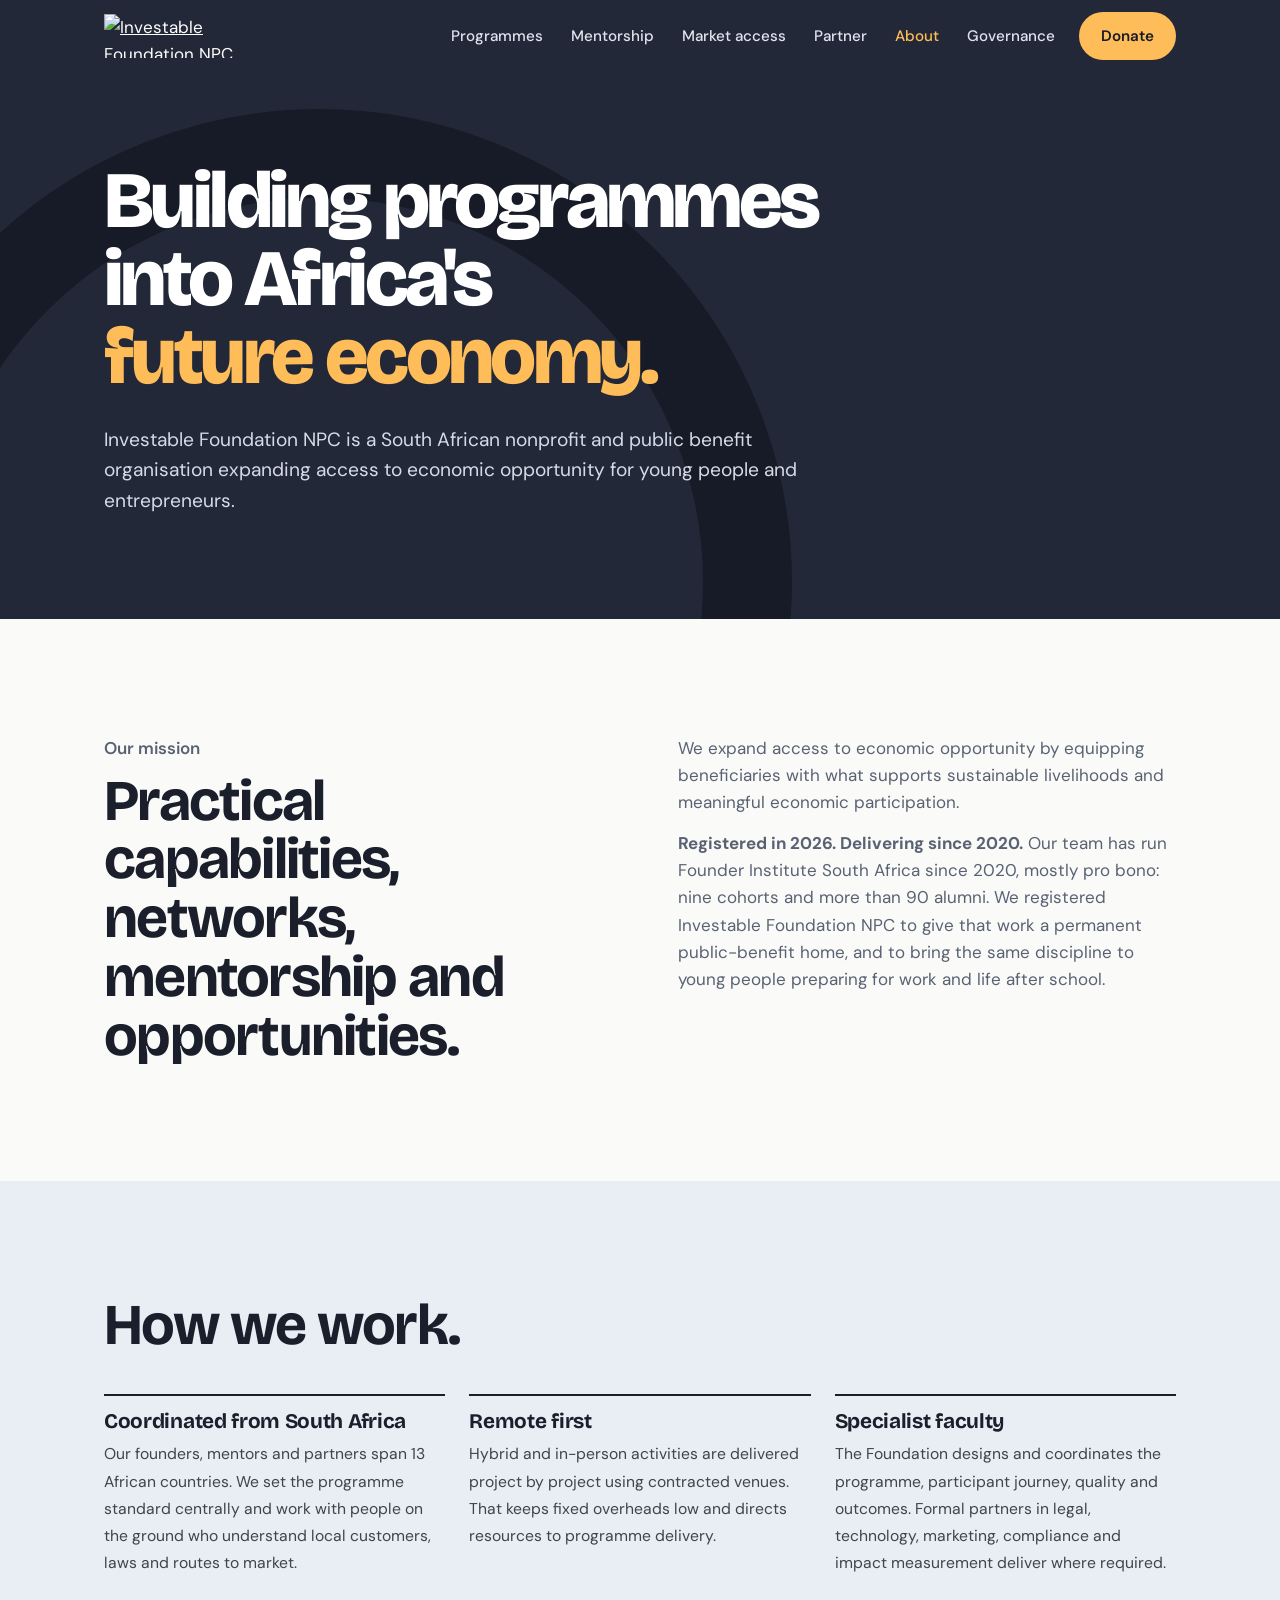
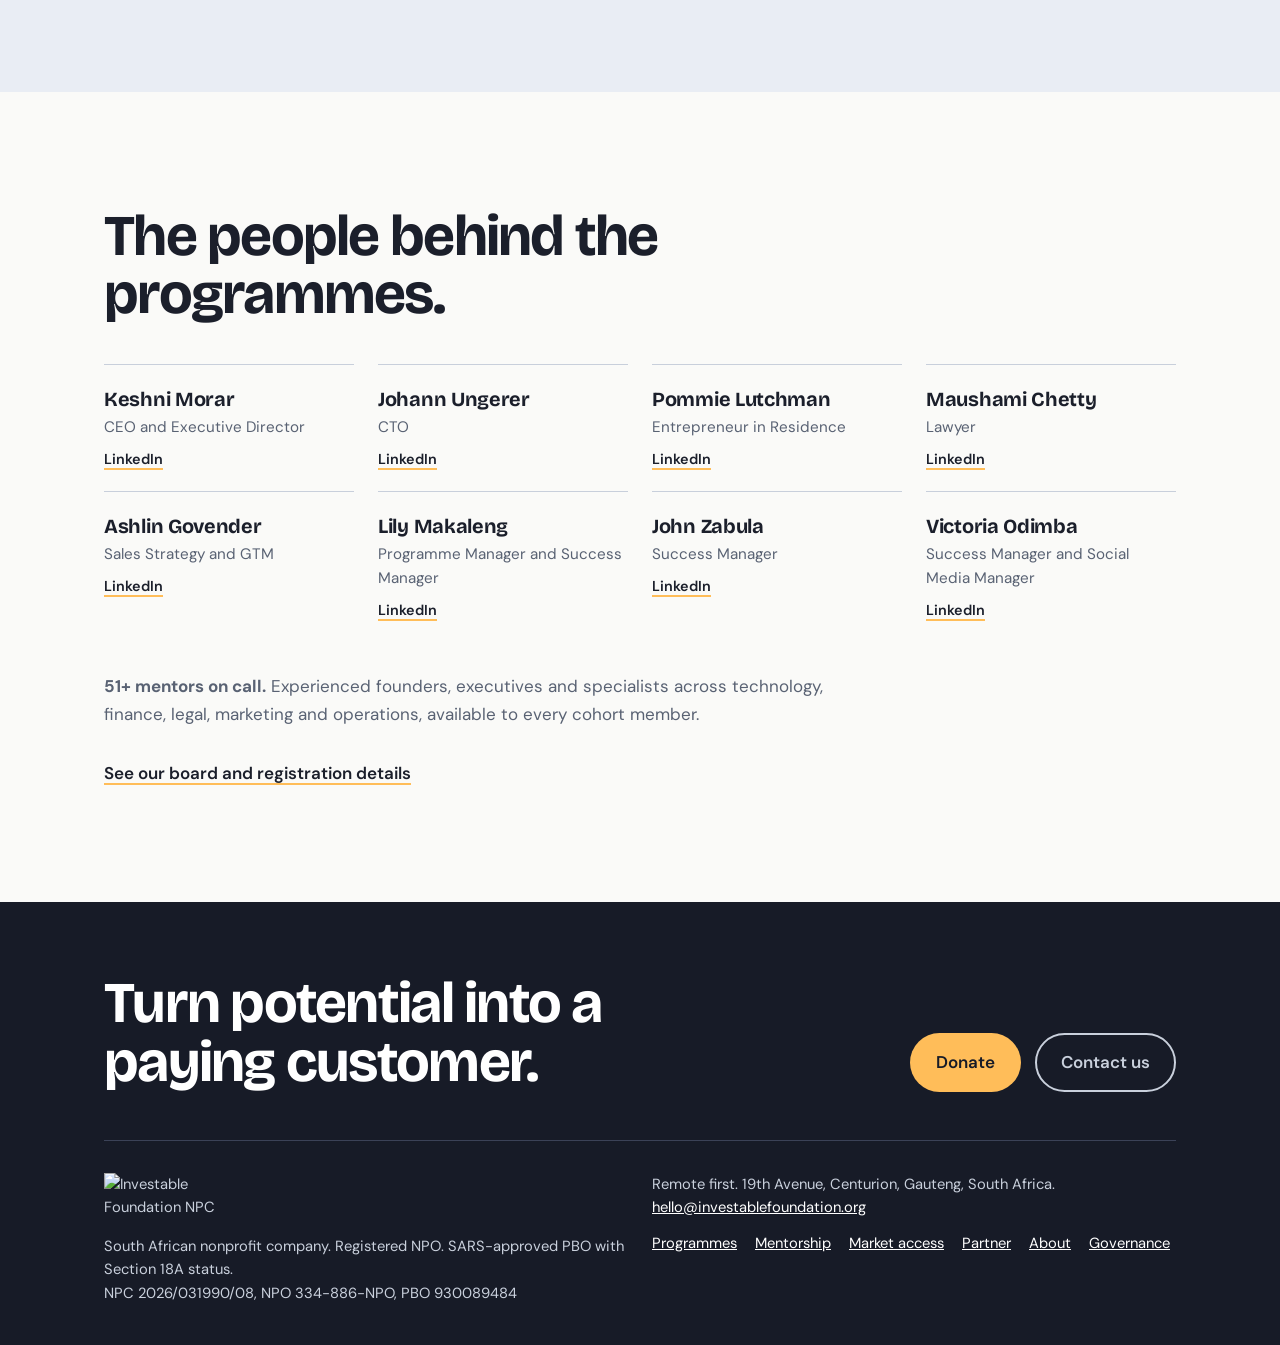
==== about.html @ 306b4bb6 "Add files via upload" ====
<!doctype html>
<html lang="en">
<head>
  <meta charset="utf-8" />
  <meta name="viewport" content="width=device-width, initial-scale=1" />
  <title>About | Investable Foundation NPC</title>
  <meta name="description" content="A South African nonprofit and public benefit organisation expanding access to economic opportunity for young people and entrepreneurs." />
  <link rel="preconnect" href="https://fonts.googleapis.com" />
  <link rel="preconnect" href="https://fonts.gstatic.com" crossorigin />
  <link href="https://fonts.googleapis.com/css2?family=Bricolage+Grotesque:opsz,wght@12..96,500;12..96,700;12..96,800&family=DM+Sans:opsz,wght@9..40,400;9..40,500;9..40,600&display=swap" rel="stylesheet" />
  <link rel="stylesheet" href="/site.css" />
</head>
<body>
  <header id="site-header"></header>
  <main class="page">
    <div class="hero inner"><div class="wrap">
      <h1>Building programmes into Africa's <span>future economy.</span></h1>
      <p class="sub">Investable Foundation NPC is a South African nonprofit and public benefit organisation expanding access to economic opportunity for young people and entrepreneurs.</p>
    </div></div>

    <section>
      <div class="wrap split">
        <div>
          <p class="who">Our mission</p>
          <h2>Practical capabilities, networks, mentorship and opportunities.</h2>
        </div>
        <div class="prose">
          <p>We expand access to economic opportunity by equipping beneficiaries with what supports sustainable livelihoods and meaningful economic participation.</p>
          <p><b>Registered in 2026. Delivering since 2020.</b> Our team has run Founder Institute South Africa since 2020, mostly pro bono: nine cohorts and more than 90 alumni. We registered Investable Foundation NPC to give that work a permanent public-benefit home, and to bring the same discipline to young people preparing for work and life after school.</p>
        </div>
      </div>
    </section>

    <section class="band-mist">
      <div class="wrap">
        <h2>How we work.</h2>
        <ul class="items">
          <li><b>Coordinated from South Africa</b><span>Our founders, mentors and partners span 13 African countries. We set the programme standard centrally and work with people on the ground who understand local customers, laws and routes to market.</span></li>
          <li><b>Remote first</b><span>Hybrid and in-person activities are delivered project by project using contracted venues. That keeps fixed overheads low and directs resources to programme delivery.</span></li>
          <li><b>Specialist faculty</b><span>The Foundation designs and coordinates the programme, participant journey, quality and outcomes. Formal partners in legal, technology, marketing, compliance and impact measurement deliver where required.</span></li>
        </ul>
      </div>
    </section>

    <section>
      <div class="wrap">
        <h2>The people behind the programmes.</h2>
        <ul class="people">
          <li><b>Keshni Morar</b><span>CEO and Executive Director</span><a href="https://linkedin.com/in/keshni-morar">LinkedIn</a></li>
          <li><b>Johann Ungerer</b><span>CTO</span><a href="https://www.linkedin.com/in/johannungerer/">LinkedIn</a></li>
          <li><b>Pommie Lutchman</b><span>Entrepreneur in Residence</span><a href="https://www.linkedin.com/in/pommielutchman/">LinkedIn</a></li>
          <li><b>Maushami Chetty</b><span>Lawyer</span><a href="https://www.linkedin.com/in/maushami-chetty-03529b60/">LinkedIn</a></li>
          <li><b>Ashlin Govender</b><span>Sales Strategy and GTM</span><a href="https://www.linkedin.com/in/ashlingovender30/">LinkedIn</a></li>
          <li><b>Lily Makaleng</b><span>Programme Manager and Success Manager</span><a href="https://www.linkedin.com/in/lilymakaleng/">LinkedIn</a></li>
          <li><b>John Zabula</b><span>Success Manager</span><a href="https://www.linkedin.com/in/john-zabula/">LinkedIn</a></li>
          <li><b>Victoria Odimba</b><span>Success Manager and Social Media Manager</span><a href="https://www.linkedin.com/in/victoriaodimba/">LinkedIn</a></li>
        </ul>
        <p class="prose" style="margin-top:32px"><b>51+ mentors on call.</b> Experienced founders, executives and specialists across technology, finance, legal, marketing and operations, available to every cohort member.</p>
        <div class="actions"><a class="text-link" href="/governance">See our board and registration details</a></div>
      </div>
    </section>
  </main>
  <footer class="site" id="site-footer"></footer>
  <script src="/site.js"></script>
</body>
</html>
---- site.css ----
:root {
  --navy: #232838;       /* brand navy */
  --navy-deep: #171b27;
  --gold: #ffbd59;       /* brand gold */
  --paper: #fafaf8;
  --mist: #e9edf4;
  --ink: #1b1f2b;
  --slate: #596273;
  --line: #c8cfdb;
  --display: "Bricolage Grotesque", system-ui, sans-serif;
  --body: "DM Sans", system-ui, sans-serif;
  --pad: clamp(20px, 5vw, 72px);
}
* { box-sizing: border-box; }
html { scroll-behavior: smooth; }
body { margin: 0; font-family: var(--body); color: var(--ink); background: var(--paper); line-height: 1.6; font-size: 17px; }
img { max-width: 100%; }
a { color: inherit; }
.wrap { max-width: 1200px; margin: 0 auto; padding-inline: var(--pad); }
h1, h2, h3 { font-family: var(--display); letter-spacing: -0.03em; line-height: 1.02; margin: 0; }
h2 { font-size: clamp(2rem, 4.6vw, 3.6rem); font-weight: 700; max-width: 18ch; }
p { margin: 0; }
.lede { font-size: 1.15rem; max-width: 56ch; color: var(--slate); }
:focus-visible { outline: 3px solid var(--gold); outline-offset: 3px; border-radius: 4px; }

.btn { display: inline-block; padding: 14px 24px; border-radius: 999px; font-weight: 600; text-decoration: none; border: 2px solid transparent;
       transition: background .15s, color .15s, border-color .15s; }
.btn-gold { background: var(--gold); color: var(--navy-deep); }
.btn-gold:hover { background: #ffcd82; }
.btn-navy { background: var(--navy); color: #fff; }
.btn-navy:hover { background: var(--navy-deep); }
.btn-line { border-color: currentColor; }
.btn-line:hover { background: rgba(255,255,255,.1); }
.text-link { font-weight: 600; text-underline-offset: 4px; text-decoration-thickness: 2px; text-decoration-color: var(--gold); }

/* ---------- Header ---------- */
header { background: var(--navy); color: #fff; position: sticky; top: 0; z-index: 20; }
header .wrap { display: flex; align-items: center; gap: 24px; min-height: 72px; }
header img { height: 44px; width: auto; display: block; }
nav { margin-left: auto; display: flex; gap: 28px; }
nav a { text-decoration: none; font-weight: 500; font-size: .95rem; color: #dfe4ee; }
nav a:hover { color: var(--gold); }
header .btn { padding: 10px 20px; font-size: .95rem; }

/* ---------- Hero ---------- */
.hero { background: var(--navy); color: #fff; padding: clamp(40px, 7vw, 96px) 0 clamp(56px, 8vw, 112px); position: relative; overflow: hidden; }
.hero::before { content: ""; position: absolute; left: -12vw; bottom: -34vw; width: 60vw; height: 60vw; border-radius: 50%;
                border: 7vw solid var(--navy-deep); pointer-events: none; }
.hero .wrap { display: grid; grid-template-columns: 1.1fr .9fr; gap: clamp(32px, 5vw, 80px); align-items: center; position: relative; }
h1 { font-size: clamp(3.2rem, 9vw, 7.2rem); font-weight: 800; line-height: .92; letter-spacing: -0.045em; }
h1 span { color: var(--gold); display: block; }
.hero p.sub { margin-top: 28px; font-size: 1.2rem; color: #d5dbe6; max-width: 44ch; }
.hero .status { margin-top: 28px; font-size: .92rem; color: #aab3c4; }

/* Router: pick who you are, see your next step */
.router { background: #fff; color: var(--ink); border-radius: 20px; padding: 10px; box-shadow: 0 30px 60px -20px rgba(0,0,0,.5); }
.router h2 { font-size: 1.15rem; letter-spacing: -0.01em; padding: 16px 16px 10px; max-width: none; }
.router [role=tablist] { display: grid; gap: 4px; }
.router [role=tab] { all: unset; box-sizing: border-box; width: 100%; cursor: pointer; padding: 13px 16px; border-radius: 12px; font-weight: 600;
                     display: flex; justify-content: space-between; align-items: center; transition: background .15s; }
.router [role=tab]:hover { background: var(--mist); }
.router [role=tab]:focus-visible { outline: 3px solid var(--gold); }
.router [role=tab][aria-selected=true] { background: var(--navy); color: #fff; }
.router [role=tab] i { width: 10px; height: 10px; border-radius: 50%; border: 2px solid var(--line); flex: none; }
.router [role=tab][aria-selected=true] i { background: var(--gold); border-color: var(--gold); }
.panel { margin-top: 6px; background: var(--gold); border-radius: 14px; padding: 22px 20px 20px; }
.panel h3 { font-size: 1.5rem; font-weight: 700; }
.panel p { margin: 8px 0 16px; color: #3a3320; }
.panel[hidden] { display: none; }

/* ---------- Sections ---------- */
section { padding: clamp(64px, 9vw, 128px) 0; }
.record { background: var(--paper); }
.record .statement { font-family: var(--display); font-weight: 500; font-size: clamp(1.6rem, 3.6vw, 3rem); line-height: 1.18; letter-spacing: -0.025em; max-width: 26ch; color: var(--slate); }
.record .statement b { color: var(--ink); font-weight: 800; white-space: nowrap; }
.record .statement b mark { background: linear-gradient(transparent 62%, var(--gold) 62%); color: inherit; }
.record .cols { display: grid; grid-template-columns: 1.25fr .75fr; gap: clamp(32px, 6vw, 96px); align-items: end; }
.record .story p + p { margin-top: 14px; }
.record .story { color: var(--slate); }
.footnote { font-size: .88rem; color: var(--slate); margin-top: 28px; max-width: 60ch; }

/* LeaderEx: 12 planned vs 36 who showed up */
.proof { background: var(--mist); }
.proof .cols { display: grid; grid-template-columns: 1fr 1fr; gap: clamp(32px, 6vw, 96px); align-items: center; }
.proof h2 { margin-bottom: 20px; }
.seats { display: grid; grid-template-columns: repeat(12, 1fr); gap: clamp(6px, 1vw, 12px); max-width: 520px; }
.seats i { aspect-ratio: 1; border-radius: 50%; background: var(--gold); }
.seats i.planned { background: var(--navy); }
.legend { display: flex; gap: 24px; flex-wrap: wrap; margin-top: 18px; font-size: .95rem; font-weight: 500; }
.legend span::before { content: ""; display: inline-block; width: 12px; height: 12px; border-radius: 50%; margin-right: 8px; background: var(--navy); vertical-align: -1px; }
.legend span + span::before { background: var(--gold); }
.facts { list-style: none; padding: 0; margin: 28px 0 0; display: grid; gap: 10px; }
.facts li { padding-left: 18px; border-left: 3px solid var(--gold); }
.facts b { font-family: var(--display); font-size: 1.15rem; }
blockquote { margin: 32px 0 0; font-family: var(--display); font-size: 1.35rem; font-weight: 500; line-height: 1.3; letter-spacing: -0.015em; max-width: 26ch; }
blockquote footer { all: unset; display: block; margin-top: 10px; font: 400 .92rem var(--body); color: var(--slate); letter-spacing: 0; }

/* Programmes */
.programmes h2 { margin-bottom: 16px; }
.ways { margin-top: 48px; border-top: 2px solid var(--ink); }
.way { display: grid; grid-template-columns: .9fr 1.4fr auto; gap: 24px; align-items: baseline; padding: 28px 0; border-bottom: 1px solid var(--line); }
.way h3 { font-size: clamp(1.5rem, 2.6vw, 2.1rem); font-weight: 700; }
.way h3 small { display: block; font: 500 1rem var(--body); color: var(--slate); letter-spacing: 0; margin-top: 6px; }
.way p { color: var(--slate); max-width: 52ch; }
.tag { font-size: .88rem; font-weight: 600; padding: 6px 12px; border-radius: 999px; background: var(--mist); white-space: nowrap; }
.tag.open { background: var(--gold); }

/* AI */
.ai { background: var(--navy); color: #fff; }
.ai .cols { display: grid; grid-template-columns: 1fr 1fr; gap: clamp(32px, 6vw, 96px); }
.ai .lede { color: #c9d0dc; margin-top: 20px; }
.ai .punch { margin-top: 20px; font-weight: 600; color: var(--gold); max-width: 40ch; }
.ai dl { margin: 0; display: grid; grid-template-columns: 1fr 1fr; gap: 0 32px; align-self: center; }
.ai dl div { padding: 16px 0; border-top: 1px solid #3b4257; }
.ai dt { font-size: .9rem; color: #aab3c4; }
.ai dd { margin: 2px 0 0; font-family: var(--display); font-size: 1.25rem; font-weight: 700; letter-spacing: -0.015em; }

/* Reach */
.reach .countries { margin-top: 36px; font-family: var(--display); font-weight: 700; font-size: clamp(1.5rem, 3.4vw, 2.8rem); line-height: 1.25; letter-spacing: -0.025em; color: #a4adbd; max-width: 30ch; }
.reach .countries b { color: var(--ink); background: linear-gradient(transparent 62%, var(--gold) 62%); }
.reach .lede { margin-top: 28px; }
.reach .text-link { display: inline-block; margin-top: 20px; }

/* Partners */
.partners { background: var(--gold); }
.partners .lede { color: #3a3320; margin-top: 20px; }
.partners ul { list-style: none; padding: 0; margin: 48px 0 0; display: grid; grid-template-columns: repeat(4, 1fr); gap: 24px; }
.partners li { border-top: 2px solid var(--navy-deep); padding-top: 14px; }
.partners li b { font-family: var(--display); font-size: 1.3rem; display: block; letter-spacing: -0.015em; }
.partners li span { color: #3a3320; font-size: .98rem; }
.partners .actions { margin-top: 44px; display: flex; gap: 14px; flex-wrap: wrap; align-items: center; }
.partners .note { font-size: .95rem; color: #3a3320; max-width: 46ch; }

/* FAQ */
.faq .cols { display: grid; grid-template-columns: .8fr 1.2fr; gap: clamp(32px, 6vw, 96px); }
details { border-bottom: 1px solid var(--line); }
details:first-of-type { border-top: 2px solid var(--ink); }
summary { cursor: pointer; padding: 20px 36px 20px 0; font-weight: 600; font-size: 1.08rem; list-style: none; position: relative; }
summary::-webkit-details-marker { display: none; }
summary::after { content: "+"; position: absolute; right: 4px; top: 14px; font: 500 1.6rem var(--display); }
details[open] summary::after { content: "–"; }
details p { padding: 0 0 22px; color: var(--slate); max-width: 62ch; }

/* Footer */
footer.site { background: var(--navy-deep); color: #c9d0dc; padding: 72px 0 40px; }
footer.site h2 { color: #fff; max-width: 14ch; }
footer.site .top { display: flex; justify-content: space-between; gap: 32px; flex-wrap: wrap; align-items: end; padding-bottom: 48px; border-bottom: 1px solid #3b4257; }
footer.site .actions { display: flex; gap: 14px; flex-wrap: wrap; }
footer.site .meta { padding-top: 32px; display: grid; grid-template-columns: 1fr 1fr; gap: 24px; font-size: .92rem; }
footer.site .meta a { color: #fff; }
footer.site img { height: 48px; margin-bottom: 14px; display: block; }

@media (max-width: 900px) {
  nav { display: none; }
  header .btn { margin-left: auto; }
  .hero .wrap, .record .cols, .proof .cols, .ai .cols, .faq .cols, footer.site .meta { grid-template-columns: 1fr; }
  .way { grid-template-columns: 1fr; gap: 10px; }
  .way .tag { justify-self: start; }
  .partners ul { grid-template-columns: 1fr 1fr; }
}
@media (max-width: 520px) { .partners ul, .ai dl { grid-template-columns: 1fr; } }
@media (prefers-reduced-motion: reduce) { * { transition: none !important; } html { scroll-behavior: auto; } }

/* ---------- Menu (small screens) ---------- */
.menu-btn { display: none; margin-left: auto; background: none; border: 1.5px solid #5d6680; color: #fff; font: 600 .95rem var(--body); padding: 8px 16px; border-radius: 999px; cursor: pointer; }
nav a[aria-current] { color: var(--gold); }
.foot-nav { margin-top: 12px; display: flex; flex-wrap: wrap; gap: 6px 18px; }

/* ---------- Inner pages ---------- */
.hero.inner .wrap { display: block; }
.hero.inner h1 { font-size: clamp(2.6rem, 6.5vw, 5rem); line-height: .98; max-width: 16ch; }
.hero.inner .sub { max-width: 58ch; }
.actions { display: flex; gap: 14px; flex-wrap: wrap; align-items: center; margin-top: 32px; }
.stats { display: flex; gap: 24px 56px; flex-wrap: wrap; margin-top: 40px; }
.stats b { font-family: var(--display); font-size: 2.8rem; display: block; letter-spacing: -0.03em; color: var(--gold); line-height: 1; }
.stats span { font-size: .95rem; color: #c9d0dc; max-width: 22ch; display: block; margin-top: 6px; }

.band-mist { background: var(--mist); }
.band-gold { background: var(--gold); }
.band-navy { background: var(--navy); color: #fff; }
.page .band-navy .lede, .page .band-navy .prose { color: #c9d0dc; }
.page .band-gold .lede, .page .band-gold .prose { color: #3a3320; }
.page h2 + .lede, .page h2 + .prose { margin-top: 20px; }
.page .who { font-weight: 600; color: var(--slate); margin-bottom: 10px; }
.page .band-navy .who { color: var(--gold); }
.page .band-gold .who { color: #3a3320; }
.prose { max-width: 62ch; color: var(--slate); }
.prose p + p { margin-top: 14px; }
.split { display: grid; grid-template-columns: 1fr 1fr; gap: clamp(32px, 6vw, 96px); align-items: start; }

.items { list-style: none; padding: 0; margin: 40px 0 0; display: grid; grid-template-columns: repeat(auto-fit, minmax(230px, 1fr)); gap: 32px 24px; }
.items li { border-top: 2px solid currentColor; padding-top: 14px; }
.items small { display: block; font-weight: 600; font-size: .9rem; margin-bottom: 6px; opacity: .75; }
.items b { font-family: var(--display); font-size: 1.3rem; display: block; letter-spacing: -0.015em; line-height: 1.15; margin-bottom: 6px; }
.items span { font-size: .98rem; opacity: .82; }
.checks { list-style: none; padding: 0; margin: 20px 0 0; display: grid; gap: 10px; max-width: 62ch; }
.checks li { padding-left: 18px; border-left: 3px solid var(--gold); }
.band-gold .checks li { border-color: var(--navy-deep); }

.callout { margin-top: 36px; padding: 22px 26px; border-radius: 14px; background: var(--navy); color: #fff; max-width: 72ch; }
.callout b { color: var(--gold); }
.band-navy .callout { background: var(--gold); color: var(--navy-deep); }
.band-navy .callout b { color: inherit; }

.people { list-style: none; padding: 0; margin: 40px 0 0; display: grid; grid-template-columns: repeat(auto-fit, minmax(230px, 1fr)); gap: 0 24px; }
.people li { padding: 18px 0; border-top: 1px solid var(--line); }
.people b { display: block; font-family: var(--display); font-size: 1.25rem; letter-spacing: -0.015em; }
.people span { color: var(--slate); font-size: .95rem; display: block; margin-bottom: 6px; }
.people a { font-size: .9rem; font-weight: 600; text-underline-offset: 4px; text-decoration-color: var(--gold); text-decoration-thickness: 2px; }

.prices { display: grid; grid-template-columns: 1fr 1fr; gap: 20px; margin-top: 32px; max-width: 640px; }
.price { background: #fff; border-radius: 16px; padding: 24px; color: var(--ink); }
.price b { font-family: var(--display); font-size: 2.6rem; display: block; letter-spacing: -0.03em; line-height: 1.1; }
.price span { color: var(--slate); font-size: .95rem; }
.price small { font-weight: 600; font-size: .95rem; }

dl.reg { display: grid; grid-template-columns: auto 1fr; gap: 0 40px; margin: 32px 0 0; max-width: 760px; border-top: 2px solid var(--ink); }
dl.reg dt, dl.reg dd { padding: 14px 0; border-bottom: 1px solid var(--line); margin: 0; }
dl.reg dt { font-weight: 600; }
dl.reg dd { color: var(--slate); }

.numbered { counter-reset: step; }
.numbered .way h3::before { counter-increment: step; content: counter(step); display: inline-grid; place-items: center; width: 1.5em; height: 1.5em; margin-right: 12px;
  border-radius: 50%; background: var(--gold); font-size: .6em; vertical-align: .25em; letter-spacing: 0; }

@media (max-width: 900px) {
  .menu-btn { display: block; }
  header .btn { margin-left: 0; }
  nav { display: none; position: absolute; left: 0; right: 0; top: 100%; background: var(--navy-deep); flex-direction: column; gap: 0; padding: 8px var(--pad) 16px; }
  nav.open { display: flex; }
  nav a { padding: 12px 0; font-size: 1.05rem; border-bottom: 1px solid #3b4257; }
  .split { grid-template-columns: 1fr; }
}
@media (max-width: 520px) { .prices { grid-template-columns: 1fr; } dl.reg { grid-template-columns: 1fr; } dl.reg dt { border: 0; padding-bottom: 0; } }

a.tag { text-decoration: none; }
a.tag:hover { background: var(--navy); color: #fff; }
.split h3 { font-size: 1.4rem; font-weight: 700; }
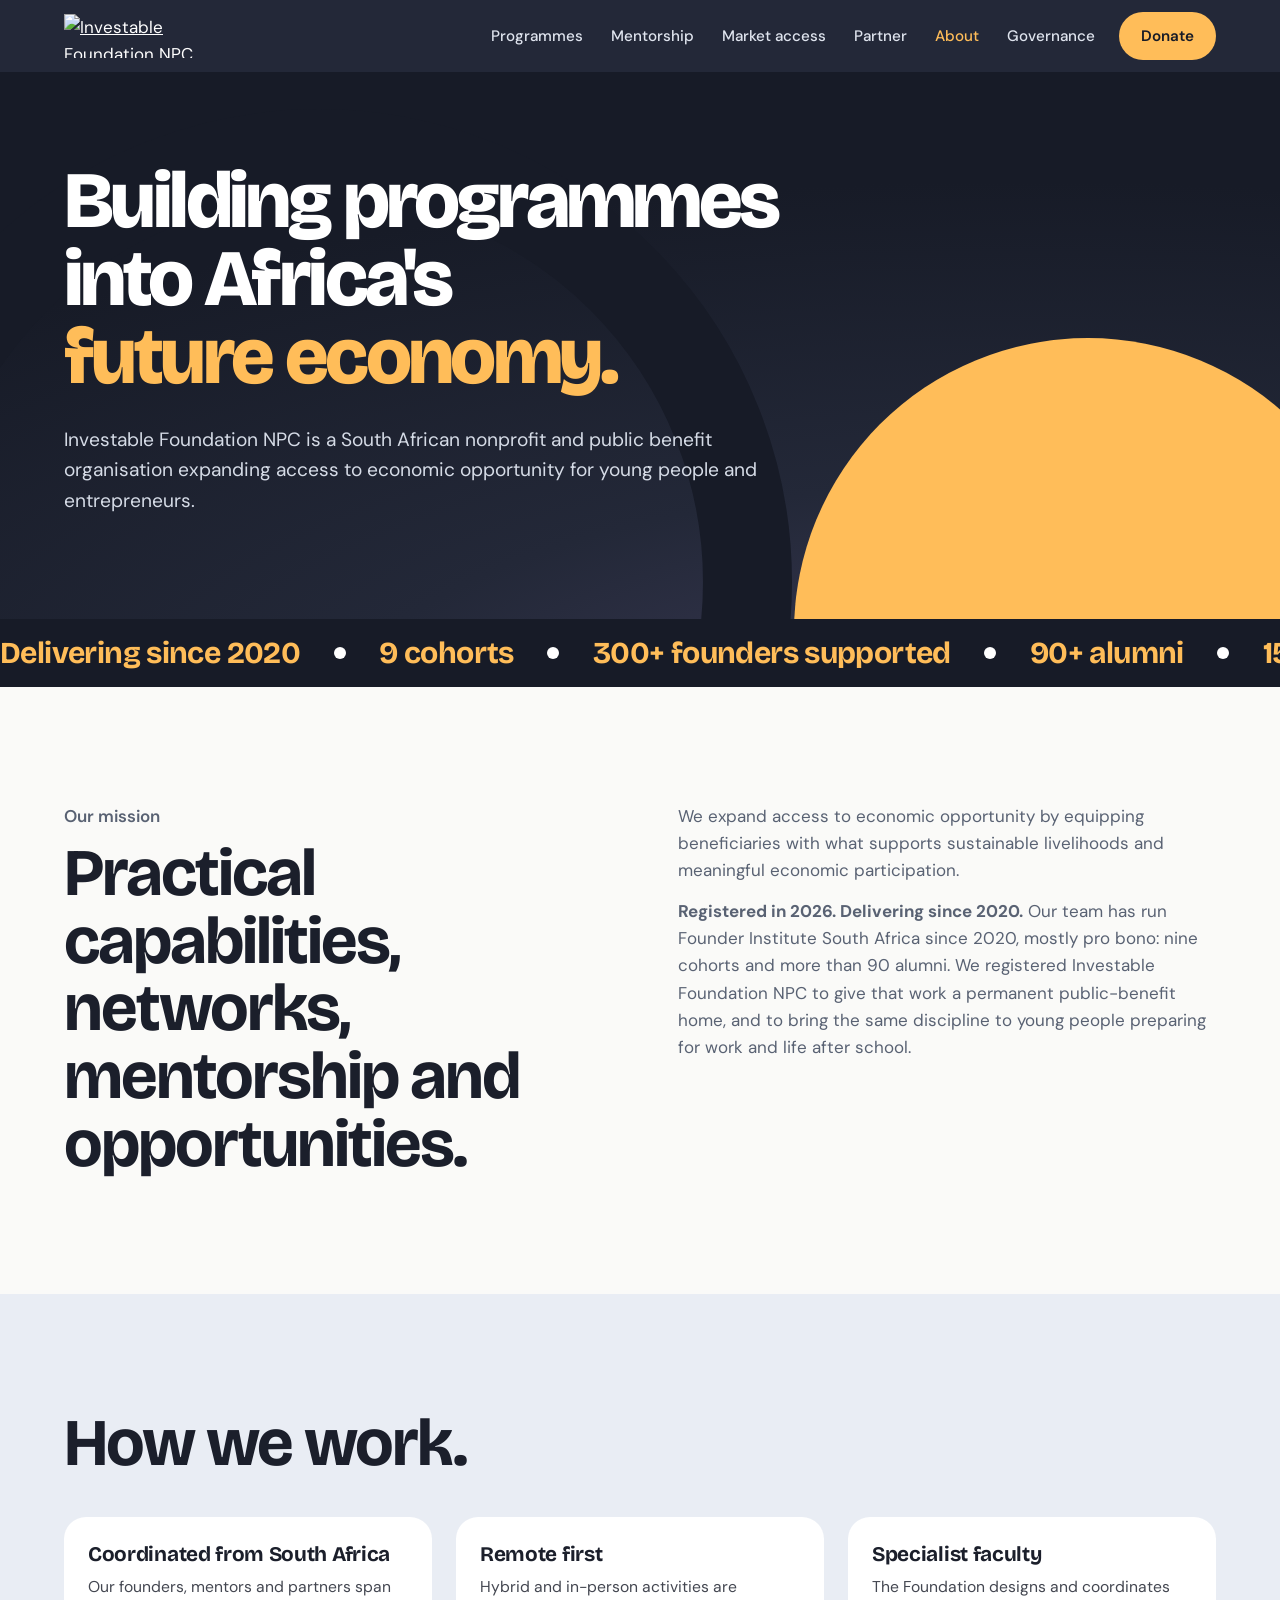
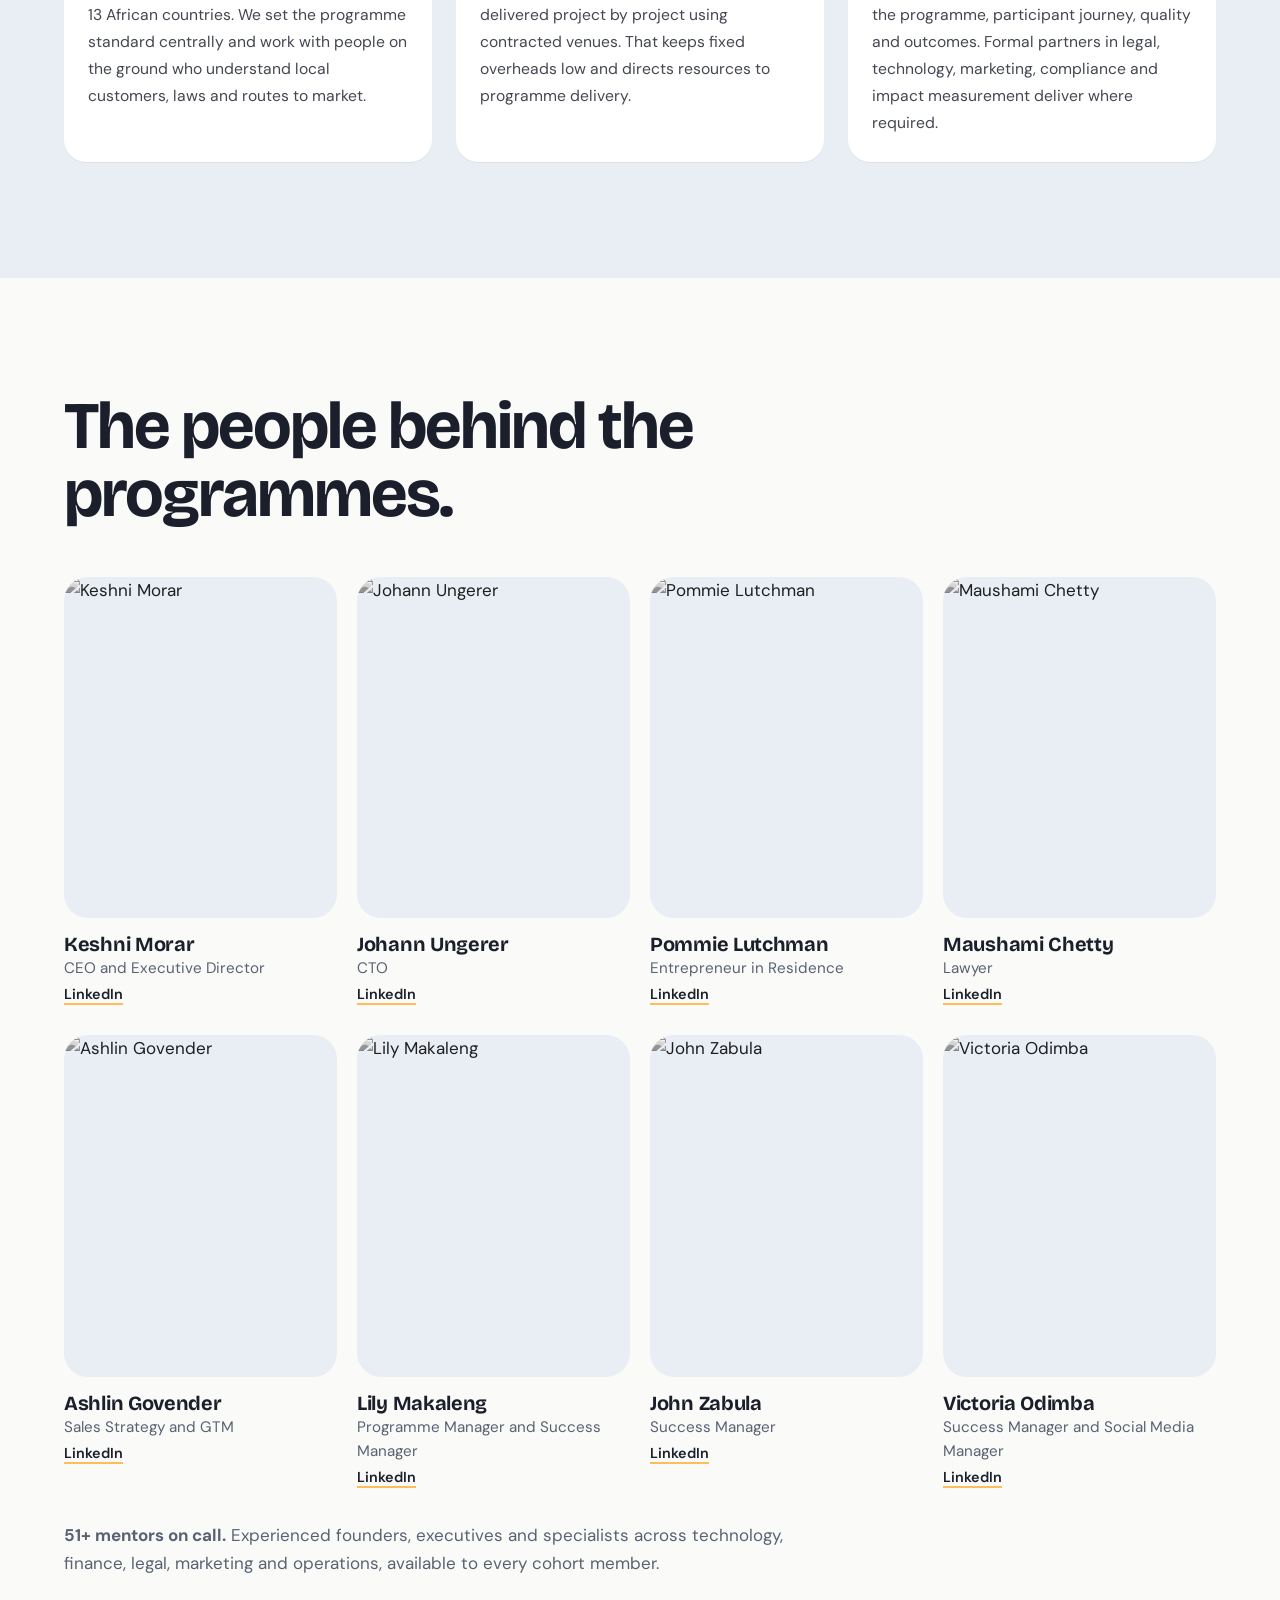
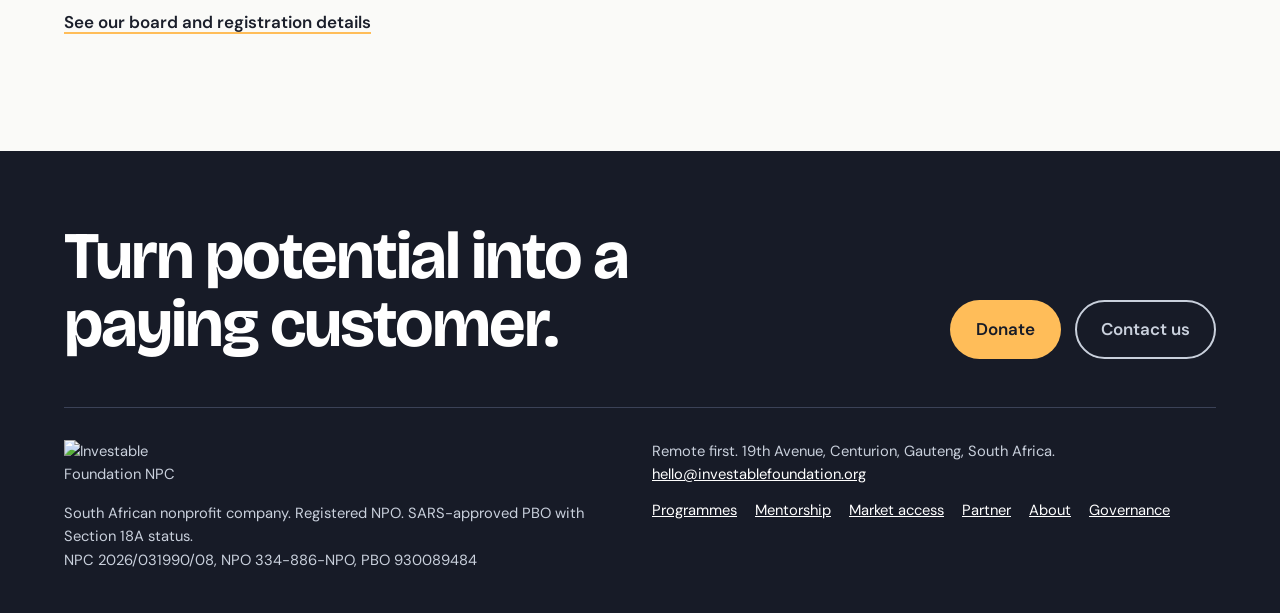
==== commit c2caa33b: "Add files via upload" ====
--- a/about.html
+++ b/about.html
@@ -45,16 +45,7 @@
     <section>
       <div class="wrap">
         <h2>The people behind the programmes.</h2>
-        <ul class="people">
-          <li><b>Keshni Morar</b><span>CEO and Executive Director</span><a href="https://linkedin.com/in/keshni-morar">LinkedIn</a></li>
-          <li><b>Johann Ungerer</b><span>CTO</span><a href="https://www.linkedin.com/in/johannungerer/">LinkedIn</a></li>
-          <li><b>Pommie Lutchman</b><span>Entrepreneur in Residence</span><a href="https://www.linkedin.com/in/pommielutchman/">LinkedIn</a></li>
-          <li><b>Maushami Chetty</b><span>Lawyer</span><a href="https://www.linkedin.com/in/maushami-chetty-03529b60/">LinkedIn</a></li>
-          <li><b>Ashlin Govender</b><span>Sales Strategy and GTM</span><a href="https://www.linkedin.com/in/ashlingovender30/">LinkedIn</a></li>
-          <li><b>Lily Makaleng</b><span>Programme Manager and Success Manager</span><a href="https://www.linkedin.com/in/lilymakaleng/">LinkedIn</a></li>
-          <li><b>John Zabula</b><span>Success Manager</span><a href="https://www.linkedin.com/in/john-zabula/">LinkedIn</a></li>
-          <li><b>Victoria Odimba</b><span>Success Manager and Social Media Manager</span><a href="https://www.linkedin.com/in/victoriaodimba/">LinkedIn</a></li>
-        </ul>
+        <ul class="faces" id="team"></ul>
         <p class="prose" style="margin-top:32px"><b>51+ mentors on call.</b> Experienced founders, executives and specialists across technology, finance, legal, marketing and operations, available to every cohort member.</p>
         <div class="actions"><a class="text-link" href="/governance">See our board and registration details</a></div>
       </div>
--- a/site.css
+++ b/site.css
@@ -236,3 +236,111 @@
 a.tag { text-decoration: none; }
 a.tag:hover { background: var(--navy); color: #fff; }
 .split h3 { font-size: 1.4rem; font-weight: 700; }
+
+/* ================= v2: bolder, with movement ================= */
+.wrap { max-width: 1360px; }
+h2 { font-size: clamp(2.2rem, 5.2vw, 4.4rem); }
+
+/* Hero: a gold sun rises behind the content */
+.hero { background: radial-gradient(120% 100% at 80% 120%, #3b3a55 0%, var(--navy) 45%, var(--navy-deep) 100%); }
+.hero::after { content: ""; position: absolute; right: -8vw; bottom: -24vw; width: 46vw; height: 46vw; border-radius: 50%; background: var(--gold); pointer-events: none; }
+.hero .wrap { z-index: 1; }
+.hero h1 { font-size: clamp(2.7rem, 6.2vw, 5.6rem); }
+.hero h1 .line { display: block; white-space: nowrap; color: inherit; }
+.hero h1 .swap { display: inline-block; color: inherit; }
+.hero h1 .line + .line, .hero h1 .line + .line .swap { color: var(--gold); }
+.faces-mini { display: flex; align-items: center; gap: 14px; margin-top: 32px; font-size: .95rem; color: #d5dbe6; }
+.faces-mini span { display: flex; }
+.faces-mini img { width: 44px; height: 44px; border-radius: 50%; object-fit: cover; border: 2px solid var(--navy); margin-left: -10px; }
+.faces-mini img:first-child { margin-left: 0; }
+
+/* Ticker under every hero */
+.ticker { background: var(--navy-deep); color: var(--gold); overflow: hidden; padding: 16px 0; font: 700 clamp(1.2rem, 2.4vw, 1.9rem) var(--display); letter-spacing: -0.02em; white-space: nowrap; }
+.ticker div { display: inline-block; animation: ticker 40s linear infinite; }
+.ticker span::after { content: ""; display: inline-block; width: .4em; height: .4em; border-radius: 50%; background: #fff; margin: 0 1.1em; vertical-align: .15em; }
+.ticker:hover div { animation-play-state: paused; }
+@keyframes ticker { to { transform: translateX(-50%); } }
+
+/* Big numbers */
+.record { background: var(--gold); }
+.record h2 { max-width: 20ch; }
+.nums { display: grid; grid-template-columns: repeat(5, 1fr); gap: 24px; margin: 48px 0; }
+.nums b { font: 800 clamp(3rem, 7.4vw, 6.6rem) var(--display); letter-spacing: -0.05em; line-height: .95; display: block; font-variant-numeric: tabular-nums; }
+.nums span { font-weight: 600; display: block; margin-top: 8px; max-width: 14ch; }
+.record .story { color: #3a3320; max-width: 62ch; }
+.record .footnote { color: #3a3320; }
+.record .text-link { text-decoration-color: var(--navy); }
+
+/* Video */
+.video { background: var(--navy-deep); color: #fff; }
+.video .who { color: var(--gold); font-weight: 600; margin-bottom: 10px; }
+.player { all: unset; display: block; position: relative; margin-top: 40px; width: 100%; aspect-ratio: 16 / 9; border-radius: 24px; overflow: hidden; cursor: pointer; background: #000; }
+.player img, .player iframe { position: absolute; inset: 0; width: 100%; height: 100%; object-fit: cover; border: 0; transition: transform .6s, opacity .3s; opacity: .8; }
+.player:hover img { transform: scale(1.04); opacity: 1; }
+.player i { position: absolute; inset: 0; margin: auto; width: clamp(72px, 9vw, 120px); height: clamp(72px, 9vw, 120px); border-radius: 50%; background: var(--gold); display: grid; place-items: center; animation: pulse 2s infinite; }
+.player i::before { content: ""; border-left: 1.6em solid var(--navy-deep); border-block: 1em solid transparent; margin-left: .4em; }
+.player:focus-visible { outline: 4px solid var(--gold); outline-offset: 4px; }
+.video .cap { margin-top: 14px; color: #aab3c4; font-size: .95rem; }
+@keyframes pulse { 0% { box-shadow: 0 0 0 0 rgba(255,189,89,.6); } 100% { box-shadow: 0 0 0 36px rgba(255,189,89,0); } }
+
+/* Three pathways as big blocks */
+.trio { display: grid; grid-template-columns: 1.3fr 1fr 1fr; gap: 20px; margin-top: 48px; }
+.trio a { text-decoration: none; border-radius: 28px; padding: clamp(24px, 3vw, 40px); min-height: 380px; display: flex; flex-direction: column; position: relative; overflow: hidden;
+          transition: transform .3s cubic-bezier(.2,.8,.2,1), box-shadow .3s; background: var(--mist); }
+.trio a:nth-child(1) { background: var(--gold); }
+.trio a:nth-child(2) { background: var(--navy); color: #fff; }
+.trio a:hover { transform: translateY(-10px) rotate(-.6deg); box-shadow: 0 30px 50px -24px rgba(23,27,39,.55); }
+.trio h3 { font-size: clamp(2rem, 3.4vw, 3.2rem); font-weight: 800; }
+.trio small { display: block; font-weight: 600; margin: 8px 0 16px; }
+.trio p { max-width: 44ch; opacity: .85; }
+.trio .tag { margin-top: auto; align-self: flex-start; background: #fff; color: var(--ink); }
+.trio a::after { content: "→"; position: absolute; right: 28px; bottom: 26px; width: 48px; height: 48px; border-radius: 50%; background: var(--navy-deep); color: #fff; display: grid; place-items: center; font-size: 1.3rem; transition: transform .3s; }
+.trio a:nth-child(2)::after { background: var(--gold); color: var(--navy-deep); }
+.trio a:hover::after { transform: translateX(8px) scale(1.1); }
+
+/* Team faces */
+.faces { list-style: none; padding: 0; margin: 48px 0 0; display: grid; grid-template-columns: repeat(4, 1fr); gap: 28px 20px; }
+.faces figure { margin: 0; border-radius: 24px; overflow: hidden; aspect-ratio: 4 / 5; background: var(--mist); }
+.faces img { width: 100%; height: 100%; object-fit: cover; display: block; filter: grayscale(1); transition: filter .4s, transform .6s; }
+.faces li:hover img { filter: none; transform: scale(1.06); }
+.faces b { display: block; font: 700 1.25rem var(--display); letter-spacing: -0.015em; margin-top: 14px; }
+.faces span { color: var(--slate); font-size: .95rem; display: block; }
+.faces a { font-size: .9rem; font-weight: 600; text-underline-offset: 4px; text-decoration-color: var(--gold); text-decoration-thickness: 2px; }
+
+/* Tiles and rows react to the mouse */
+.items li { border-top: 0; padding: 26px 24px; border-radius: 22px; background: #fff; transition: transform .3s cubic-bezier(.2,.8,.2,1), background .3s, color .3s, box-shadow .3s; }
+.band-mist .items li, .items li { box-shadow: 0 1px 0 rgba(23,27,39,.06); }
+.band-navy .items li { background: rgba(255,255,255,.07); }
+.band-gold .items li { background: rgba(255,255,255,.45); }
+html .items li:hover { transform: translateY(-8px); background: var(--navy); color: #fff; box-shadow: 0 24px 40px -24px rgba(23,27,39,.6); }
+html .band-navy .items li:hover { background: var(--gold); color: var(--navy-deep); }
+.way { transition: background .25s, padding .25s; border-radius: 16px; }
+.way:hover { background: var(--gold); padding-inline: 22px; }
+.way:hover p, .way:hover h3 small { color: #3a3320; }
+.way:hover .tag { background: #fff; }
+.btn { transition: background .15s, color .15s, border-color .15s, transform .2s; }
+.btn:hover { transform: translateY(-3px); }
+.stats b { font-size: clamp(3rem, 6vw, 4.6rem); font-variant-numeric: tabular-nums; }
+.seats i.planned { background: var(--navy); }
+
+/* Movement. Everything below only applies when site.js has switched it on. */
+.motion .hero::after { animation: rise 1.6s cubic-bezier(.2,.8,.2,1) both; }
+.motion .hero .wrap > * { animation: up .8s cubic-bezier(.2,.8,.2,1) both; }
+.motion .hero .wrap > :nth-child(2) { animation-delay: .15s; }
+.motion .swap.go { animation: swap .6s cubic-bezier(.2,.8,.2,1); }
+.motion .rv { opacity: 0; transform: translateY(36px); transition: opacity .7s, transform .7s cubic-bezier(.2,.8,.2,1); }
+.motion .rv.in { opacity: 1; transform: none; }
+.motion .seats i { transform: scale(0); transition: transform .4s cubic-bezier(.3,1.7,.5,1); transition-delay: calc(var(--i) * 45ms); }
+.motion .seats.in i { transform: scale(1); }
+@keyframes rise { from { transform: translateY(60%); } }
+@keyframes up { from { opacity: 0; transform: translateY(30px); } }
+@keyframes swap { from { opacity: 0; transform: translateY(.5em); } }
+
+@media (max-width: 900px) {
+  .hero::after { bottom: -34vw; }
+  .nums { grid-template-columns: 1fr 1fr; }
+  .trio { grid-template-columns: 1fr; }
+  .trio a { min-height: 0; padding-bottom: 90px; }
+  .faces { grid-template-columns: 1fr 1fr; }
+}
+@media (prefers-reduced-motion: reduce) { .ticker div, .player i { animation: none; } }
